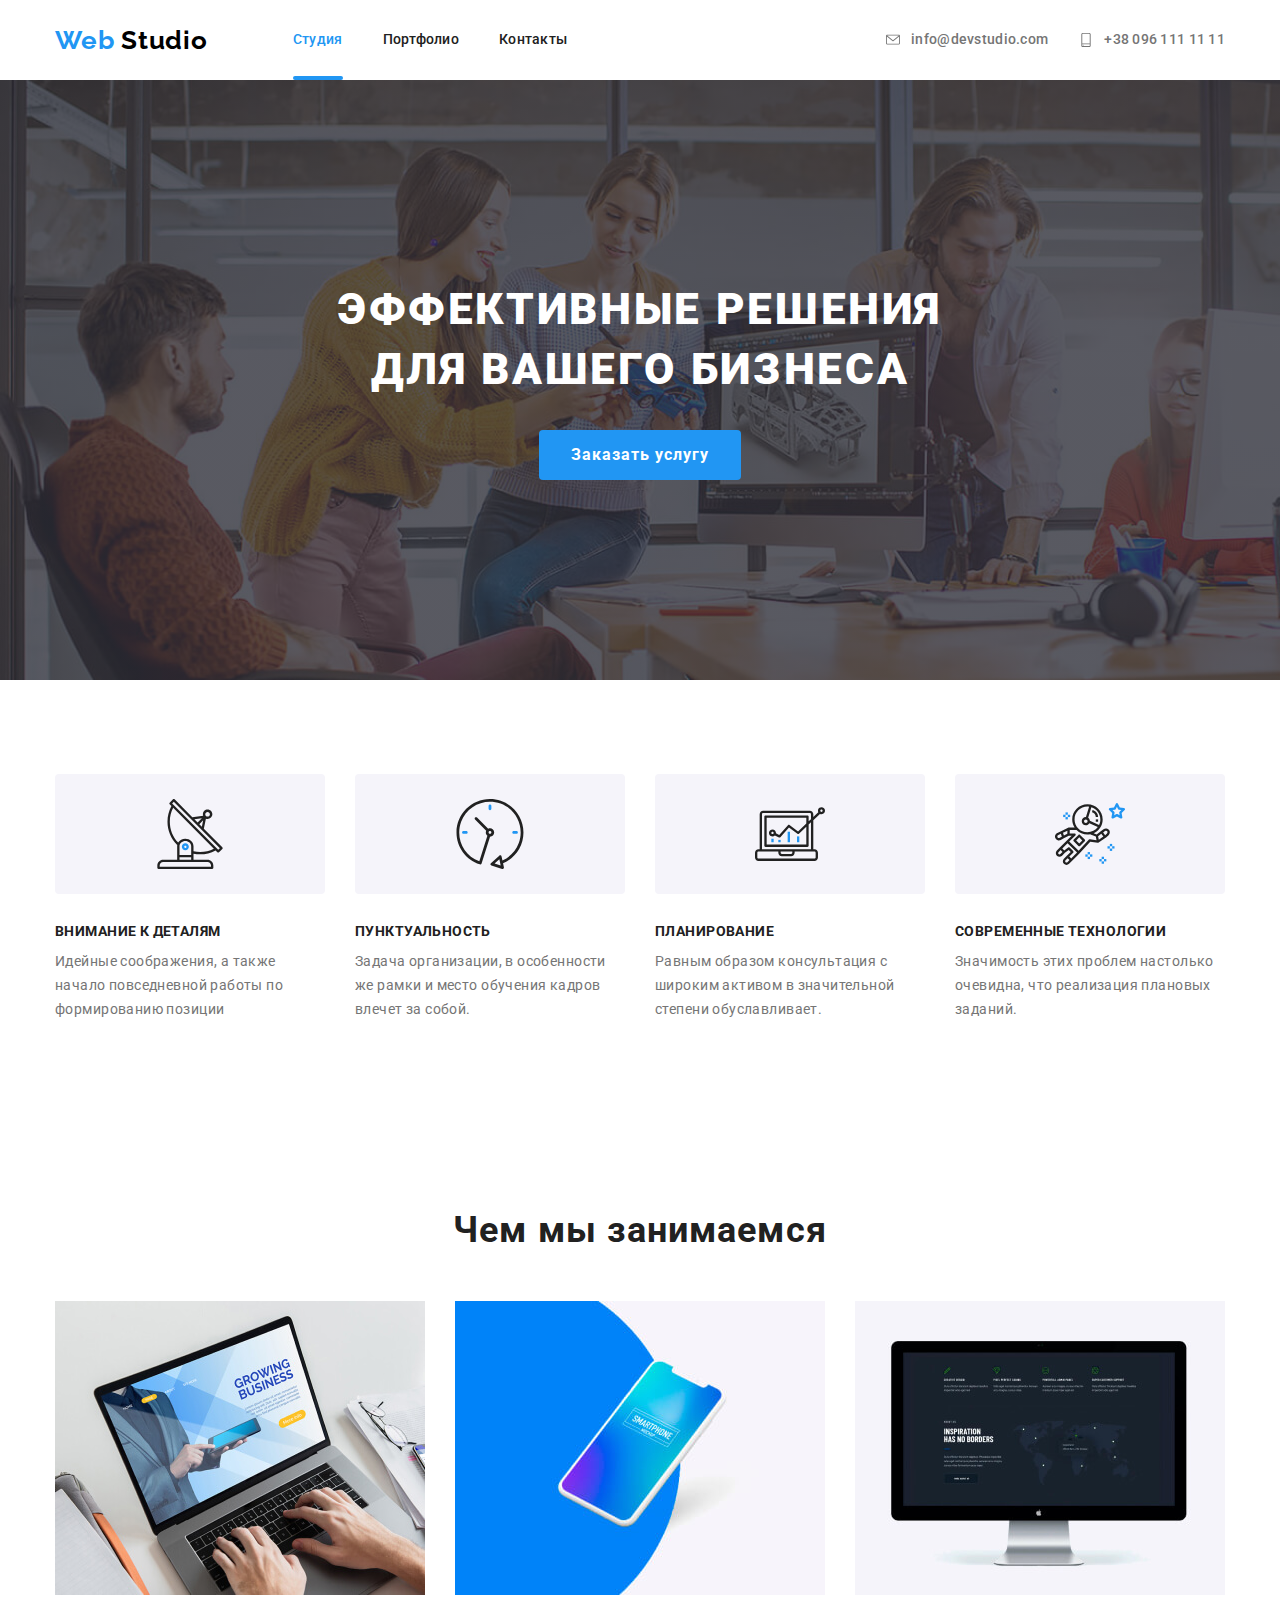
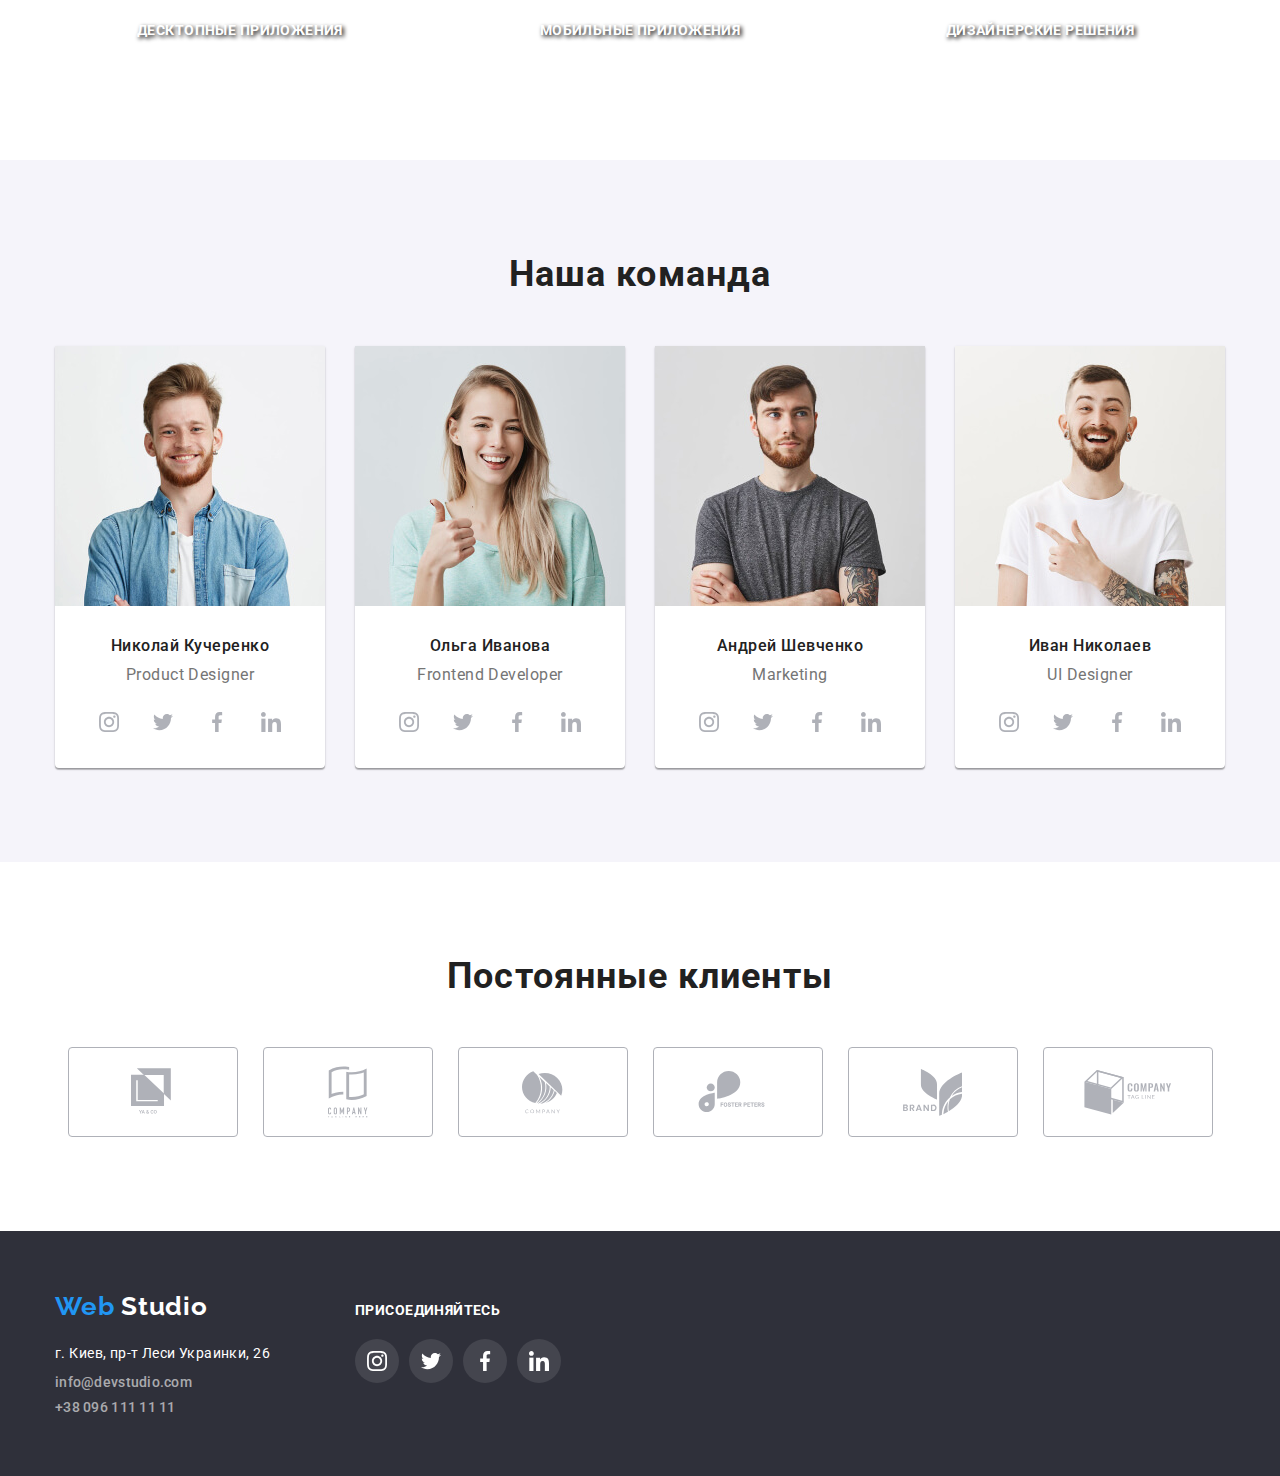
==== index.html @ efc8fe92 "добавляет файлы 4й домашки" ====
<!DOCTYPE html>
<html lang="ru">
  <head>
    <meta charset="UTF-8" />
    <meta name="viewport" content="width=device-width, initial-scale=1.0" />
    <link
      href="https://fonts.googleapis.com/css2?family=Raleway:wght@700&family=Roboto:wght@400;500;700&display=swap"
      rel="stylesheet"
    />
    <link
      rel="stylesheet"
      href="https://cdnjs.cloudflare.com/ajax/libs/modern-normalize/0.7.0/modern-normalize.min.css"
    />
    <link rel="stylesheet" href="./css/styles.css" />
    <title>Document</title>
  </head>

  <body>
    <header class="header">
      <div class="container">
        <nav class="navigation">
          <a class="logo-white" href="./index.html"
            ><span class="logo-blue"> Web </span>Studio</a
          >
          <ul class="nav-list">
            <li class="nav-list-item">
              <a class="nav-list-item-link current" href="./index.html">
                Студия
              </a>
            </li>
            <li class="nav-list-item">
              <a class="nav-list-item-link" href="./portfolio.html">
                Портфолио
              </a>
            </li>
            <li class="nav-list-item">
              <a class="nav-list-item-link" href=""> Контакты </a>
            </li>
          </ul>
        </nav>
        <ul class="contacts-list">
          <li class="contacts-list-item">
            <a class="contacts-list-item-link" href="mailto:info@devstudio.com">
              <svg class="contacts-list-item-icon">
                <use href="./images/svgsprite.svg#icon-envelope"></use>
              </svg>
              info@devstudio.com
            </a>
          </li>
          <li class="contacts-list-item">
            <a class="contacts-list-item-link" href="tel:+380961111111">
              <svg class="contacts-list-item-icon">
                <use href="./images/svgsprite.svg#icon-smartphone"></use>
              </svg>
              +38 096 111 11 11
            </a>
          </li>
        </ul>
      </div>
    </header>
    <main>
      <!--ГЕРОЙ-->
      <section class="hero">
        <div class="hero-content">
          <h1 class="main-header">
            Эффективные решения <br />
            для вашего бизнеса
          </h1>
          <button class="hero-button">Заказать услугу</button>
        </div>
      </section>
      <!--Возможности-->
      <section class="capabillity section">
        <div class="container">
          <ul class="capabillity-list">
            <li class="capabillity-list-item">
              <div class="capabillity-img-wrapper">
                <svg class="capabillity-svg">
                  <use href="./images/svgsprite.svg#icon-antenna"></use>
                </svg>
              </div>
              <h2 class="capabillity-header">Внимание к деталям</h2>
              <p class="capabillity-text">
                Идейные соображения, а также начало повседневной работы по
                формированию позиции
              </p>
            </li>
            <li class="capabillity-list-item">
              <div class="capabillity-img-wrapper">
                <svg class="capabillity-svg">
                  <use href="./images/svgsprite.svg#icon-clock"></use>
                </svg>
              </div>
              <h2 class="capabillity-header">Пунктуальность</h2>
              <p class="capabillity-text">
                Задача организации, в особенности же рамки и место обучения
                кадров влечет за собой.
              </p>
            </li>
            <li class="capabillity-list-item">
              <div class="capabillity-img-wrapper">
                <svg class="capabillity-svg">
                  <use href="./images/svgsprite.svg#icon-diagram"></use>
                </svg>
              </div>
              <h2 class="capabillity-header">Планирование</h2>
              <p class="capabillity-text">
                Равным образом консультация с широким активом в значительной
                степени обуславливает.
              </p>
            </li>
            <li class="capabillity-list-item">
              <div class="capabillity-img-wrapper">
                <svg class="capabillity-svg">
                  <use href="./images/svgsprite.svg#icon-astronaut"></use>
                </svg>
              </div>
              <h2 class="capabillity-header">Современные технологии</h2>
              <p class="capabillity-text">
                Значимость этих проблем настолько очевидна, что реализация
                плановых заданий.
              </p>
            </li>
          </ul>
        </div>
      </section>
      <!--Чем мы занимаемся-->
      <section class="section">
        <div class="container">
          <h2 class="second-header">Чем мы занимаемся</h2>
          <ul class="what-we-do-list">
            <li class="what-we-do-list-item">
              <img
                src="./images/box1.jpg"
                alt="фото лептопа"
                width="370"
                height="294"
              />
              <h3 class="what-we-do-header">Десктопные приложения</h3>
            </li>
            <li class="what-we-do-list-item">
              <img
                src="./images/box2.jpg"
                alt="фото смартфона"
                width="370"
                height="294"
              />
              <h3 class="what-we-do-header">Мобильные приложения</h3>
            </li>
            <li class="what-we-do-list-item">
              <img
                src="./images/box3.jpg"
                alt="фото десктопа"
                width="370"
                height="294"
              />
              <h3 class="what-we-do-header">Дизайнерские решения</h3>
            </li>
          </ul>
        </div>
      </section>
      <!--Наша команда-->
      <section>
        <div class="section-dark section">
          <h2 class="second-header">Наша команда</h2>
          <ul class="our-team-list">
            <li class="our-team-list-item">
              <img
                class="our-team-list-img"
                src="./images/img-1.jpg"
                alt="фото парня"
                width="270"
                height="260"
              />
              <h3 class="our-team-header">Николай Кучеренко</h3>
              <p class="our-team-text">Product Designer</p>
              <ul class="social-media-link-list">
                <li>
                  <a href="instagram" class="social-media-link-list-item"
                    ><svg class="social-media-link-item-svg">
                      <use href="./images/svgsprite.svg#icon-instagram"></use>
                    </svg>
                  </a>
                </li>
                <li>
                  <a href="twitter" class="social-media-link-list-item"
                    ><svg class="social-media-link-item-svg">
                      <use href="./images/svgsprite.svg#icon-twitter"></use>
                    </svg>
                  </a>
                </li>
                <li>
                  <a href="facebook" class="social-media-link-list-item"
                    ><svg class="social-media-link-item-svg">
                      <use href="./images/svgsprite.svg#icon-facebook"></use>
                    </svg>
                  </a>
                </li>
                <li>
                  <a href="linkedin " class="social-media-link-list-item"
                    ><svg class="social-media-link-item-svg">
                      <use href="./images/svgsprite.svg#icon-linkedin"></use>
                    </svg>
                  </a>
                </li>
              </ul>
            </li>
            <li class="our-team-list-item">
              <img
                class="our-team-list-img"
                src="./images/img-2.jpg"
                alt="фото девушки"
                width="270"
                height="260"
              />
              <h3 class="our-team-header">Ольга Иванова</h3>
              <p class="our-team-text">Frontend Developer</p>
              <ul class="social-media-link-list">
                <li>
                  <a href="instagram" class="social-media-link-list-item"
                    ><svg class="social-media-link-item-svg">
                      <use href="./images/svgsprite.svg#icon-instagram"></use>
                    </svg>
                  </a>
                </li>
                <li>
                  <a href="twitter" class="social-media-link-list-item"
                    ><svg class="social-media-link-item-svg">
                      <use href="./images/svgsprite.svg#icon-twitter"></use>
                    </svg>
                  </a>
                </li>
                <li>
                  <a href="facebook" class="social-media-link-list-item"
                    ><svg class="social-media-link-item-svg">
                      <use href="./images/svgsprite.svg#icon-facebook"></use>
                    </svg>
                  </a>
                </li>
                <li>
                  <a href="linkedin " class="social-media-link-list-item"
                    ><svg class="social-media-link-item-svg">
                      <use href="./images/svgsprite.svg#icon-linkedin"></use>
                    </svg>
                  </a>
                </li>
              </ul>
            </li>
            <li class="our-team-list-item">
              <img
                class="our-team-list-img"
                src="./images/img-3.jpg"
                alt="фото парня"
                width="270"
                height="260"
              />
              <h3 class="our-team-header">Андрей Шевченко</h3>
              <p class="our-team-text">Marketing</p>
              <ul class="social-media-link-list">
                <li>
                  <a href="instagram" class="social-media-link-list-item"
                    ><svg class="social-media-link-item-svg">
                      <use href="./images/svgsprite.svg#icon-instagram"></use>
                    </svg>
                  </a>
                </li>
                <li>
                  <a href="twitter" class="social-media-link-list-item"
                    ><svg class="social-media-link-item-svg">
                      <use href="./images/svgsprite.svg#icon-twitter"></use>
                    </svg>
                  </a>
                </li>
                <li>
                  <a href="facebook" class="social-media-link-list-item"
                    ><svg class="social-media-link-item-svg">
                      <use href="./images/svgsprite.svg#icon-facebook"></use>
                    </svg>
                  </a>
                </li>
                <li>
                  <a href="linkedin " class="social-media-link-list-item"
                    ><svg class="social-media-link-item-svg">
                      <use href="./images/svgsprite.svg#icon-linkedin"></use>
                    </svg>
                  </a>
                </li>
              </ul>
            </li>
            <li class="our-team-list-item">
              <img
                class="our-team-list-img"
                src="./images/img-4.jpg"
                alt="фото парня"
                width="270"
                height="260"
              />
              <h3 class="our-team-header">Иван Николаев</h3>
              <p class="our-team-text">UI Designer</p>
              <ul class="social-media-link-list">
                <li>
                  <a href="instagram" class="social-media-link-list-item"
                    ><svg class="social-media-link-item-svg">
                      <use href="./images/svgsprite.svg#icon-instagram"></use>
                    </svg>
                  </a>
                </li>
                <li>
                  <a href="twitter" class="social-media-link-list-item"
                    ><svg class="social-media-link-item-svg">
                      <use href="./images/svgsprite.svg#icon-twitter"></use>
                    </svg>
                  </a>
                </li>
                <li>
                  <a href="facebook" class="social-media-link-list-item"
                    ><svg class="social-media-link-item-svg">
                      <use href="./images/svgsprite.svg#icon-facebook"></use>
                    </svg>
                  </a>
                </li>
                <li>
                  <a href="linkedin " class="social-media-link-list-item"
                    ><svg class="social-media-link-item-svg">
                      <use href="./images/svgsprite.svg#icon-linkedin"></use>
                    </svg>
                  </a>
                </li>
              </ul>
            </li>
          </ul>
        </div>
      </section>
      <!--Клиенты-->
      <section class="section">
        <div class="container">
          <h2 class="second-header">Постоянные клиенты</h2>
          <ul class="clients-list">
            <li>
              <a class="clients-list-item" href="">
                <svg class="clients-list-item-svg" width="44" height="49">
                  <use href="./images/svgsprite.svg#icon-logo1"></use>
                </svg>
              </a>
            </li>
            <li>
              <a class="clients-list-item" href="">
                <svg class="clients-list-item-svg" width="40" height="52">
                  <use href="./images/svgsprite.svg#icon-logo2"></use>
                </svg>
              </a>
            </li>
            <li>
              <a class="clients-list-item" href="">
                <svg class="clients-list-item-svg" width="41" height="43">
                  <use href="./images/svgsprite.svg#icon-logo3"></use>
                </svg>
              </a>
            </li>
            <li>
              <a class="clients-list-item" href="">
                <svg class="clients-list-item-svg" width="80" height="42">
                  <use href="./images/svgsprite.svg#icon-logo4"></use>
                </svg>
              </a>
            </li>
            <li>
              <a class="clients-list-item" href="">
                <svg class="clients-list-item-svg" width="59" height="47">
                  <use href="./images/svgsprite.svg#icon-logo5"></use>
                </svg>
              </a>
            </li>
            <li>
              <a class="clients-list-item" href="">
                <svg class="clients-list-item-svg" width="88" height="45">
                  <use href="./images/svgsprite.svg#icon-logo6"></use>
                </svg>
              </a>
            </li>
          </ul>
        </div>
      </section>
    </main>
    <!--Футер-->
    <footer class="footer">
      <div class="container">
        <div class="adress-container">
          <a class="logo-black" href="./index.html"
            ><span class="logo-blue">Web </span>Studio</a
          >
          <address>
            <span class="adress-text">г. Киев, пр-т Леси Украинки, 26</span>
            <ul class="adress-list">
              <li class="footer-contacts-list-item">
                <a
                  class="contacts-list-footer-item-link"
                  href="mailto:info@devstudio.com"
                  >info@devstudio.com</a
                >
              </li>
              <li class="footer-contacts-list-item">
                <a
                  class="contacts-list-footer-item-link"
                  href="tel:+380961111111"
                  >+38 096 111 11 11</a
                >
              </li>
            </ul>
          </address>
        </div>
        <div class="footer-social-link-container">
          <p class="social-links-footer">Присоединяйтесь</p>
          <ul class="social-links-footer-list social-media-link-list">
            <li>
              <a
                class="social-links-footer-item social-media-link-list-item"
                href="instagram"
                ><svg class="social-media-link-item-svg">
                  <use href="./images/svgsprite.svg#icon-instagram"></use>
                </svg>
              </a>
            </li>
            <li>
              <a
                class="social-links-footer-item social-media-link-list-item"
                href="twitter"
                ><svg class="social-media-link-item-svg">
                  <use href="./images/svgsprite.svg#icon-twitter"></use>
                </svg>
              </a>
            </li>
            <li>
              <a
                class="social-links-footer-item social-media-link-list-item"
                href="facebook"
                ><svg class="social-media-link-item-svg">
                  <use href="./images/svgsprite.svg#icon-facebook"></use>
                </svg>
              </a>
            </li>
            <li>
              <a
                class="social-links-footer-item social-media-link-list-item"
                href="linkedin"
                ><svg class="social-media-link-item-svg">
                  <use href="./images/svgsprite.svg#icon-linkedin"></use>
                </svg>
              </a>
            </li>
          </ul>
        </div>
      </div>
    </footer>
  </body>
</html>
---- css/styles.css ----
:root {
  --hover-text-color: #2196f3;
  --primary-text-color: #212121;
  --second-text-color: #757575;
}
html {
  box-sizing: border-box;
}

*,
*::before,
*::after {
  box-sizing: inherit;
  margin: 0;
  padding: 0;
}
a {
  text-decoration: none;
  display: block;
}
a :visited {
  text-decoration: none;
}
ul {
  list-style-type: none;
  margin: 0;
}
body {
  font-family: Roboto, sans-serif;
}
/* ХЕДЕР */
.header {
  /* padding-top: 25px;
  padding-bottom: 25px; */
}
img {
  display: block;
  max-width: 100%;
  height: auto;
}
.section {
  padding-top: 94px;
  padding-bottom: 94px;
}
.container {
  width: 1200px;
  height: auto;
  padding-left: 15px;
  padding-right: 15px;
  margin-left: auto;
  margin-right: auto;
  align-items: center;
}

.header .container {
  display: flex;
}
.navigation {
  display: flex;
  align-items: center;
}

.logo-white {
  font-family: Raleway;
  font-style: normal;
  font-weight: bold;
  font-size: 26px;
  line-height: 1.19;
  letter-spacing: 0.03em;
  color: #000000;
  margin-right: 85px;
}
.logo-blue {
  color: var(--hover-text-color);
}
.nav-list {
  display: flex;
  padding-left: 0;
  margin-top: 0;
  margin-bottom: 0;
}
.nav-list-item:not(:last-child) {
  margin-right: 40px;
}

.nav-list-item-link {
  position: relative;
  display: flex;
  padding-top: 32px;
  padding-bottom: 32px;

  font-style: normal;
  font-weight: 500;
  font-size: 14px;
  line-height: 1.14;
  letter-spacing: 0.02em;
  color: var(--primary-text-color);
}
.nav-list-item-link:hover {
  color: var(--hover-text-color);
}
.nav-list-item-link:focus {
  color: var(--hover-text-color);
}
.nav-list-item-link.current {
  color: #2196f3;
}
.nav-list-item-link.current::after {
  position: absolute;
  bottom: 0;
  content: "";

  display: block;
  width: 100%;
  height: 4px;
  background-color: #2196f3;

  border-radius: 2px;
}

.contacts-list {
  display: flex;
  margin-left: auto;
}
.contacts-list-item:not(:last-child) {
  margin-right: 30px;
}
.nav-list-item:hover {
  color: var(--hover-text-color);
}

.nav-list-item:focus {
  color: var(--hover-text-color);
}

.contacts-list-item-link {
  display: flex;
  padding-top: 32px;
  padding-bottom: 32px;
  align-items: center;

  font-family: Roboto;
  font-weight: 500;
  font-style: normal;
  line-height: 1.14;
  font-size: 14px;
  color: #757575;
  letter-spacing: 0.02em;
}

.contacts-list-item-icon {
  width: 16px;
  height: 14px;
  margin-right: 10px;
  fill: #757575;
}
.contacts-list-item-link:hover .contacts-list-item-icon,
.contacts-list-item-link:focus .contacts-list-item-icon {
  fill: var(--hover-text-color);
}
.contacts-list-item-link:hover {
  color: var(--hover-text-color);
}
.contacts-list-item-link:focus {
  color: var(--hover-text-color);
}
/* ГЕРОЙ */
.hero {
  display: flex;
  max-width: 1600px;
  height: 600px;
  justify-content: center;
  align-items: center;
  background-image: linear-gradient(
      rgba(47, 48, 58, 0.8),
      rgba(47, 48, 58, 0.8)
    ),
    url("../images/herobg.jpg");
  background-size: cover;
  margin-right: auto;
  margin-left: auto;
}

.hero-content {
  max-width: 100%;
  height: 100%;
}
.main-header {
  font-style: normal;
  font-weight: 900;
  font-size: 44px;
  line-height: 1.36;
  text-align: center;
  letter-spacing: 0.06em;
  text-transform: uppercase;
  color: #ffffff;
  padding-top: 200px;
  margin-bottom: 30px;
}

.hero-button {
  font-family: inherit;
  font-style: normal;
  font-weight: bold;
  font-size: 16px;
  line-height: 1.9;
  letter-spacing: 0.06em;
  background-color: var(--hover-text-color);
  color: #ffffff;

  border: none;
  border-radius: 4px;
  display: block;
  align-items: center;
  text-align: center;
  margin-left: auto;
  margin-right: auto;
  padding-top: 10px;
  padding-right: 32px;
  padding-bottom: 10px;
  padding-left: 32px;
}
.hero-button:hover {
  background-color: #f5f4fa;
  color: var(--hover-text-color);
}
.hero-button:focus {
  background-color: #f5f4fa;
  color: var(--hover-text-color);
}
/* Возможности */

.capabillity-header {
  font-style: normal;
  font-weight: bold;
  font-size: 14px;
  line-height: 1.14;
  letter-spacing: 0.03em;
  text-transform: uppercase;
  color: var(--primary-text-color);
  margin-top: 0px;
  margin-bottom: 10px;
}
.capabillity-text {
  font-style: normal;
  font-weight: normal;
  font-size: 14px;
  line-height: 1.71;
  letter-spacing: 0.03em;
  color: var(--second-text-color);
}
.capabillity-list {
  display: flex;
  padding-left: 0;
  margin-top: 0;
  margin-bottom: 0;
}
.capabillity-list-item {
  max-width: 270px;
}
.capabillity-list-item:not(:last-child) {
  margin-right: 30px;
}
.capabillity-img-wrapper {
  display: flex;
  width: 100%;
  height: 120px;
  background-color: #f5f4fa;
  align-items: center;
  justify-content: center;
  border-radius: 4px;
  margin-bottom: 30px;
}
.capabillity-svg {
  width: 70px;
  height: 70px;
}

/* Чем мы занимаемся */
.second-header {
  font-style: normal;
  font-weight: bold;
  font-size: 36px;
  line-height: 1.16;
  text-align: center;
  letter-spacing: 0.03em;
  color: var(--primary-text-color);
  margin-top: 0px;
  margin-bottom: 50px;
}
.what-we-do-header {
  font-style: normal;
  font-weight: bold;
  font-size: 14px;
  line-height: 1.17;
  letter-spacing: 0.03em;
  text-transform: uppercase;
  color: #ffffff;
  text-shadow: 2px 2px 4px #000000;
  text-align: center;
  margin-top: 27px;
  margin-bottom: 27px;
  /*добавил тень для читабельности*/
}
.what-we-do-list {
  display: flex;
}
.what-we-do-list-item {
  width: 370px;
}
.what-we-do-list-item:not(:last-child) {
  margin-right: 30px;
}

/* НАША КОМАНДА */
.section-dark {
  background-color: #f5f4fa;
}
.our-team-list {
  display: flex;
  justify-content: center;
}
.our-team-list-item {
  background-color: white;
  border-radius: 0px 0px 4px 4px;
  box-shadow: 0px 2px 1px rgba(0, 0, 0, 0.2), 0px 1px 1px rgba(0, 0, 0, 0.14),
    0px 1px 3px rgba(0, 0, 0, 0.12);
  width: 270px;
  height: auto;
}
.our-team-list-item:not(:last-child) {
  margin-right: 30px;
}
.our-team-list-img {
  margin-bottom: 30px;
}
.our-team-header {
  font-style: normal;
  font-weight: 500;
  font-size: 16px;
  line-height: 1.19;
  letter-spacing: 0.03em;
  color: var(--primary-text-color);
  margin-top: 0px;
}
.our-team-header {
  margin-bottom: 10px;
  margin-left: auto;
  margin-right: auto;
  text-align: center;
}
.our-team-text {
  font-style: normal;
  font-weight: normal;
  text-align: center;
  font-size: 16px;
  line-height: 1.19;
  letter-spacing: 0.03em;
  color: var(--second-text-color);
  margin-top: 0;
  margin-bottom: 16px;
}

.social-media-link-list {
  display: flex;
  justify-content: space-between;
  max-width: 206px;
  margin-right: auto;
  margin-left: auto;
  margin-top: 16px;
  margin-bottom: 24px;
}

.social-media-link-list-item {
  display: flex;
  align-items: center;
  justify-content: center;
  width: 44px;
  height: 44px;
  border-radius: 50%;
}
.social-media-link-list-item:not(:last-child) {
  margin-right: 10px;
}
.social-media-link-list-item:hover,
.social-media-link-list-item:focus {
  background-color: var(--hover-text-color);
}
.social-media-link-item-svg {
  width: 20px;
  height: 20px;
  fill: #afb1b8;
}
.social-media-link-list-item:hover .social-media-link-item-svg {
  fill: #ffffff;
}
.social-media-link-list-item:focus .social-media-link-item-svg {
  fill: #ffffff;
}

/* КЛИЕНТЫ */

.clients-list {
  display: flex;
  justify-content: space-around;
}

.clients-list-item {
  display: flex;
  justify-content: center;
  align-items: center;
  border: 1px solid #afb1b8;
  border-radius: 4px;
  width: 170px;
  height: 90px;
}
.clients-list-item-svg {
  fill: #afb1b8;
}
.clients-list-item:focus {
  border: 1px solid var(--hover-text-color);
  border-radius: 4px;
}
.clients-list-item:hover {
  border: 1px solid var(--hover-text-color);
  border-radius: 4px;
}
.clients-list-item:hover .clients-list-item-svg {
  fill: var(--hover-text-color);
}

/* ФУТЕР */
.footer {
  background-color: #2f303a;
}
.footer .container {
  display: flex;
  padding-top: 60px;
  padding-bottom: 60px;
  align-items: baseline;
}
.logo-black {
  font-family: Raleway;
  font-style: normal;
  font-weight: bold;
  font-size: 26px;
  line-height: 1.19;
  letter-spacing: 0.03em;
  color: #ffffff;
  margin-bottom: 20px;
}
.adress-text {
  display: block;
  font-family: Roboto;
  font-style: normal;
  font-weight: normal;
  font-size: 14px;
  line-height: 1.71;
  letter-spacing: 0.03em;
  color: #ffffff;
  margin-bottom: 9px;
}
.adress-container {
  margin-right: 69px;
  width: 231px;
}
.footer-social-link-container {
  width: 206px;
  text-align: start;
}
.footer-contacts-list-item:not(:last-child) {
  margin-bottom: 9px;
}
.contacts-list-footer-item-link {
  font-family: Roboto;
  font-weight: 500;
  font-style: normal;
  line-height: 1.14;
  font-size: 14px;
  color: rgba(255, 255, 255, 0.6);
  letter-spacing: 0.02em;
}

.social-links-footer {
  font-style: normal;
  font-weight: bold;
  font-size: 14px;
  line-height: 1.14;
  letter-spacing: 0.03em;
  text-transform: uppercase;
  color: #ffffff;
  margin-bottom: 20px;
}

.social-links-footer-list li {
  background-color: rgba(255, 255, 255, 0.1);
  border-radius: 50%;
}
.social-links-footer-item .social-media-link-item-svg {
  fill: #ffffff;
}
.social-links-footer-item:hover {
  color: var(--hover-text-color);
}
.social-links-footer-item:focus {
  color: var(--hover-text-color);
}

/* ПОРТФОЛИО */

.portfolio-button-list {
  display: flex;
  align-items: center;
  justify-content: center;
  margin-bottom: 50px;
}

.portfolio-button {
  padding-top: 6px;
  padding-right: 22px;
  padding-bottom: 6px;
  padding-left: 22px;
  background-color: #f5f4fa;
  border: none;
  border-radius: 4px;

  font-style: normal;
  font-weight: 500;
  font-size: 16px;
  line-height: 1.62;
  text-align: center;
  letter-spacing: 0.03em;
}
.portfolio-button-list-item:not(:last-child) {
  margin-right: 8px;
}
.portfolio-button:hover {
  background-color: var(--hover-text-color);
  color: #ffffff;
  box-shadow: 0px 2px 2px rgba(0, 0, 0, 0.12), 0px 1px 2px rgba(0, 0, 0, 0.08),
    0px 3px 1px rgba(0, 0, 0, 0.1);
}
.portfolio-button:focus {
  background-color: var(--hover-text-color);
  color: #ffffff;
  box-shadow: 0px 2px 2px rgba(0, 0, 0, 0.12), 0px 1px 2px rgba(0, 0, 0, 0.08),
    0px 3px 1px rgba(0, 0, 0, 0.1);
}

/* ГАЛЕРЕЯ */
.portfolio-list {
  display: flex;
  flex-wrap: wrap;
}
.portfolio-list-item {
  width: calc((100% - 60px) / 3);
  margin-right: 30px;
  margin-bottom: 30px;
}
.portfolio-list-item:nth-child(3n) {
  margin-right: 0;
}
.portfolio-list-item:nth-last-child(-n + 3) {
  margin-bottom: 0;
}
.portfolio-list-item:hover a,
.portfolio-list-item:focus a {
  box-shadow: 1px 4px 6px rgba(0, 0, 0, 0.16), 0px 4px 4px rgba(0, 0, 0, 0.06),
    0px 1px 1px rgba(0, 0, 0, 0.12);
}

.card-content {
  padding-top: 20px;
  padding-left: 24px;
  padding-bottom: 20px;
  padding-right: 24px;
  border: 1px solid #eeeeee;
}
.portfolio-item-header {
  font-style: normal;
  font-weight: bold;
  font-size: 18px;
  line-height: 2;
  letter-spacing: 0.06em;
  color: var(--primary-text-color);
}
.portfolio-item-type {
  font-style: normal;
  font-weight: normal;
  font-size: 16px;
  line-height: 1.87;
  letter-spacing: 0.03em;
  color: var(--second-text-color);
}
.portfolio-item-description {
  font-style: normal;
  font-weight: normal;
  font-size: 18px;
  line-height: 1.56;
  letter-spacing: 0.03em;
  color: #ffffff;
}
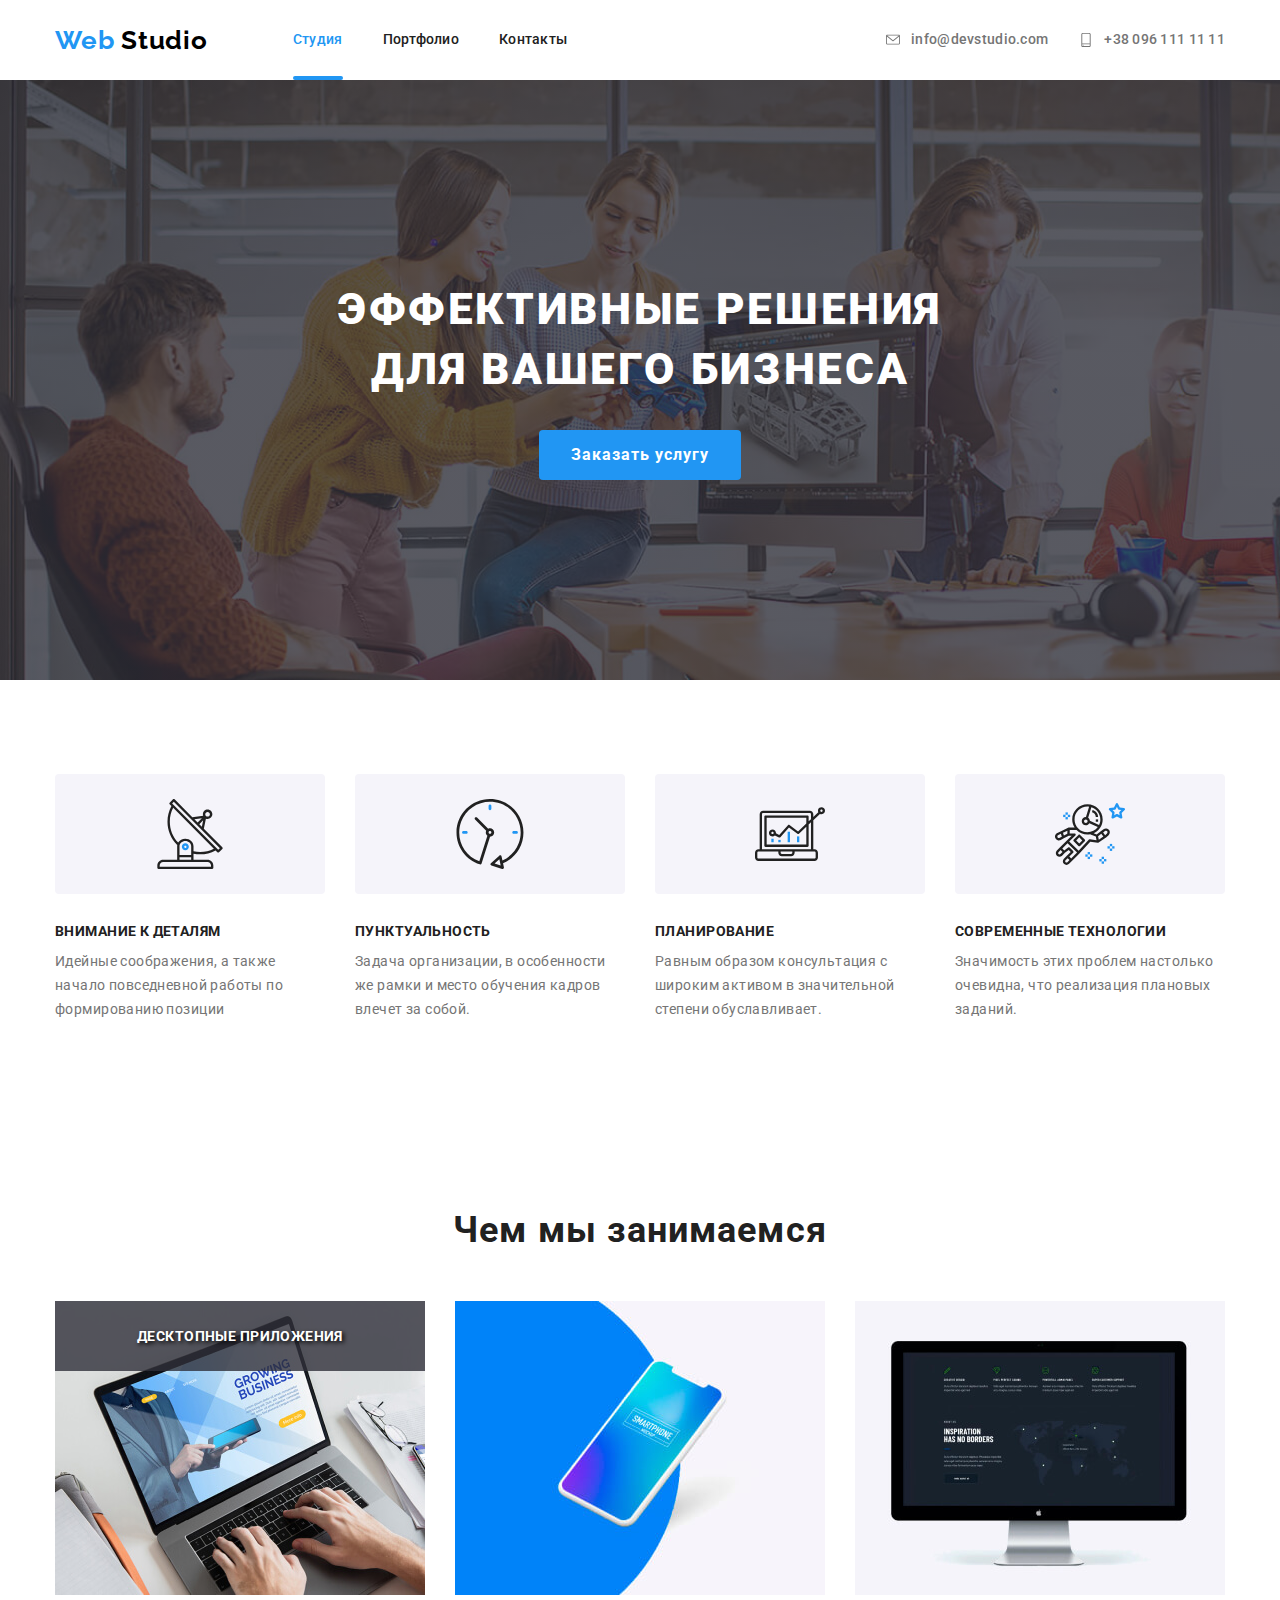
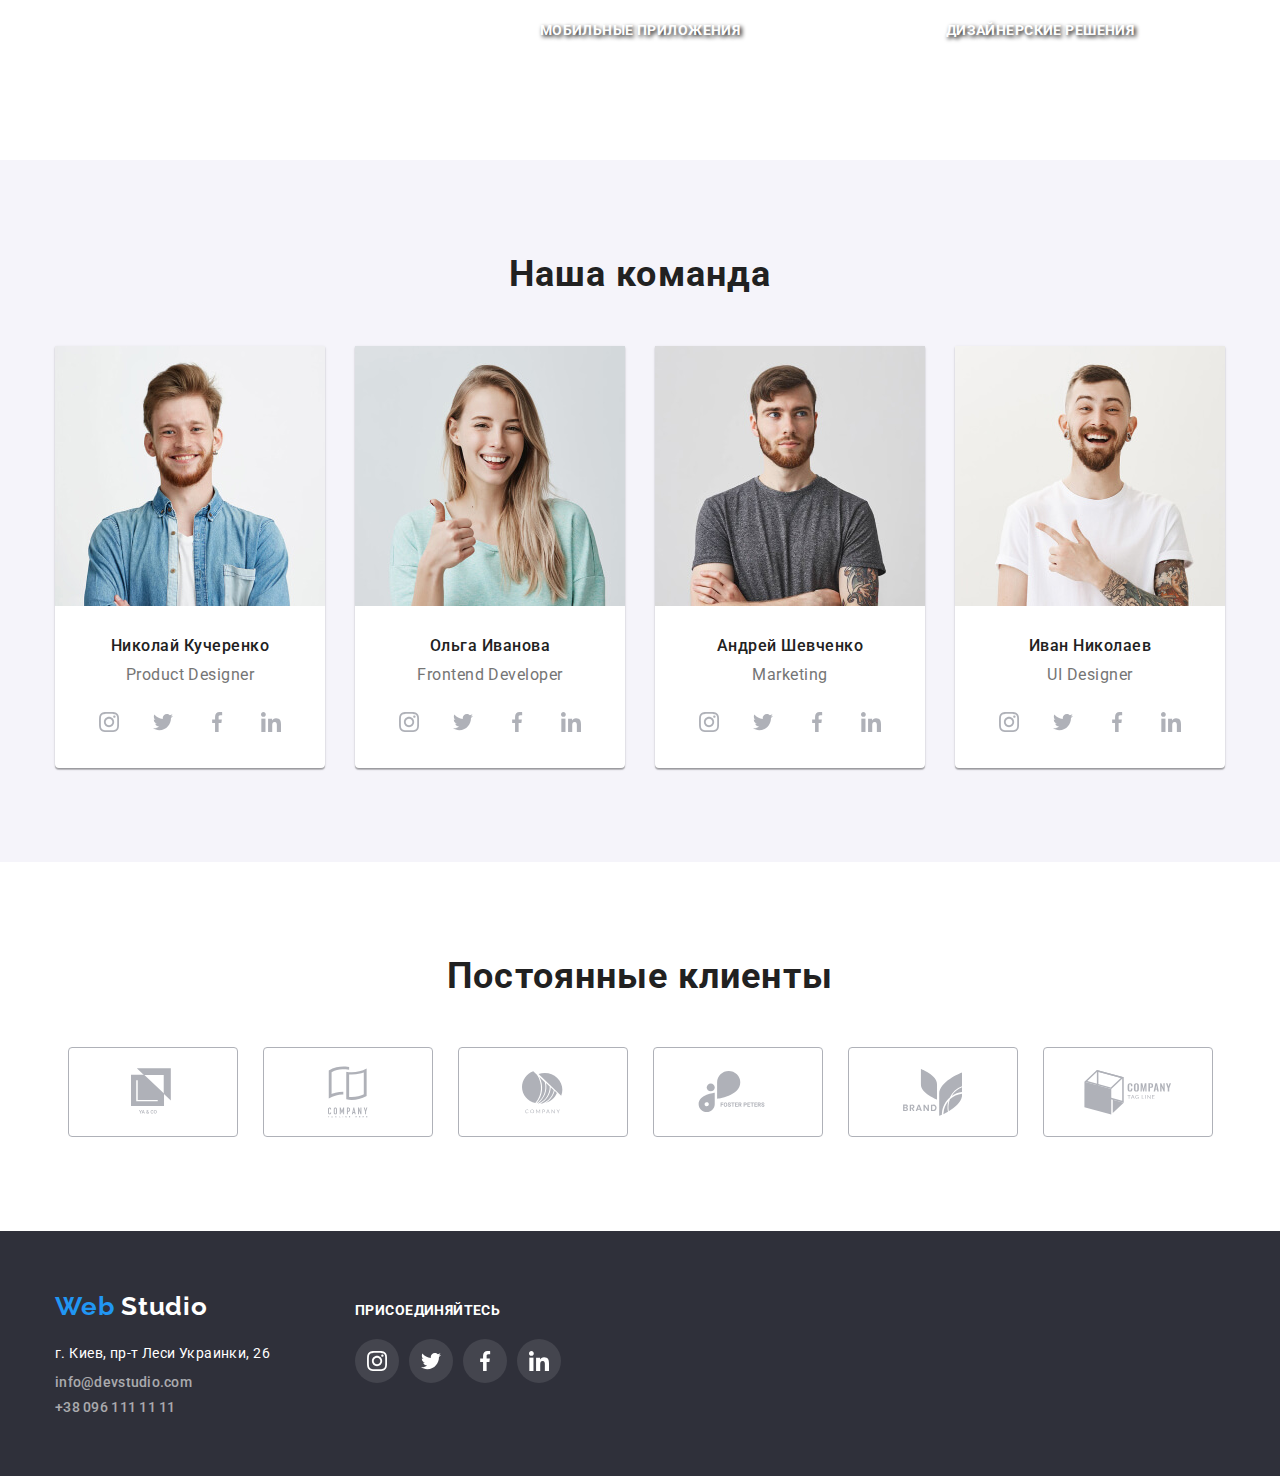
==== commit d43fe16f: "вопрос" ====
--- a/index.html
+++ b/index.html
@@ -136,7 +136,9 @@
                 width="370"
                 height="294"
               />
-              <h3 class="what-we-do-header">Десктопные приложения</h3>
+              <div class="what-we-do-wrapper">
+                <h3 class="what-we-do-header">Десктопные приложения</h3>
+              </div>
             </li>
             <li class="what-we-do-list-item">
               <img
--- a/css/styles.css
+++ b/css/styles.css
@@ -95,6 +95,7 @@
   line-height: 1.14;
   letter-spacing: 0.02em;
   color: var(--primary-text-color);
+  transition: color 250ms cubic-bezier(0.4, 0, 0.2, 1);
 }
 .nav-list-item-link:hover {
   color: var(--hover-text-color);
@@ -146,6 +147,7 @@
   font-size: 14px;
   color: #757575;
   letter-spacing: 0.02em;
+  transition: color 250ms cubic-bezier(0.4, 0, 0.2, 1);
 }
 
 .contacts-list-item-icon {
@@ -153,6 +155,7 @@
   height: 14px;
   margin-right: 10px;
   fill: #757575;
+  transition: fill 250ms cubic-bezier(0.4, 0, 0.2, 1);
 }
 .contacts-list-item-link:hover .contacts-list-item-icon,
 .contacts-list-item-link:focus .contacts-list-item-icon {
@@ -219,6 +222,9 @@
   padding-right: 32px;
   padding-bottom: 10px;
   padding-left: 32px;
+
+  transition: color 250ms cubic-bezier(0.4, 0, 0.2, 1);
+  transition: background-color 250ms cubic-bezier(0.4, 0, 0.2, 1);
 }
 .hero-button:hover {
   background-color: #f5f4fa;
@@ -249,6 +255,7 @@
   letter-spacing: 0.03em;
   color: var(--second-text-color);
 }
+
 .capabillity-list {
   display: flex;
   padding-left: 0;
@@ -298,15 +305,27 @@
   color: #ffffff;
   text-shadow: 2px 2px 4px #000000;
   text-align: center;
-  margin-top: 27px;
-  margin-bottom: 27px;
+  padding-top: 27px;
+  padding-bottom: 27px;
   /*добавил тень для читабельности*/
 }
+
+.what-we-do-wrapper {
+  position: absolute;
+  top: 0;
+
+  width: 370px;
+  height: 70px;
+  background-color: rgba(47, 48, 58, 0.8);
+}
 .what-we-do-list {
   display: flex;
 }
 .what-we-do-list-item {
+  position: relative;
+
   width: 370px;
+  height: auto;
 }
 .what-we-do-list-item:not(:last-child) {
   margin-right: 30px;
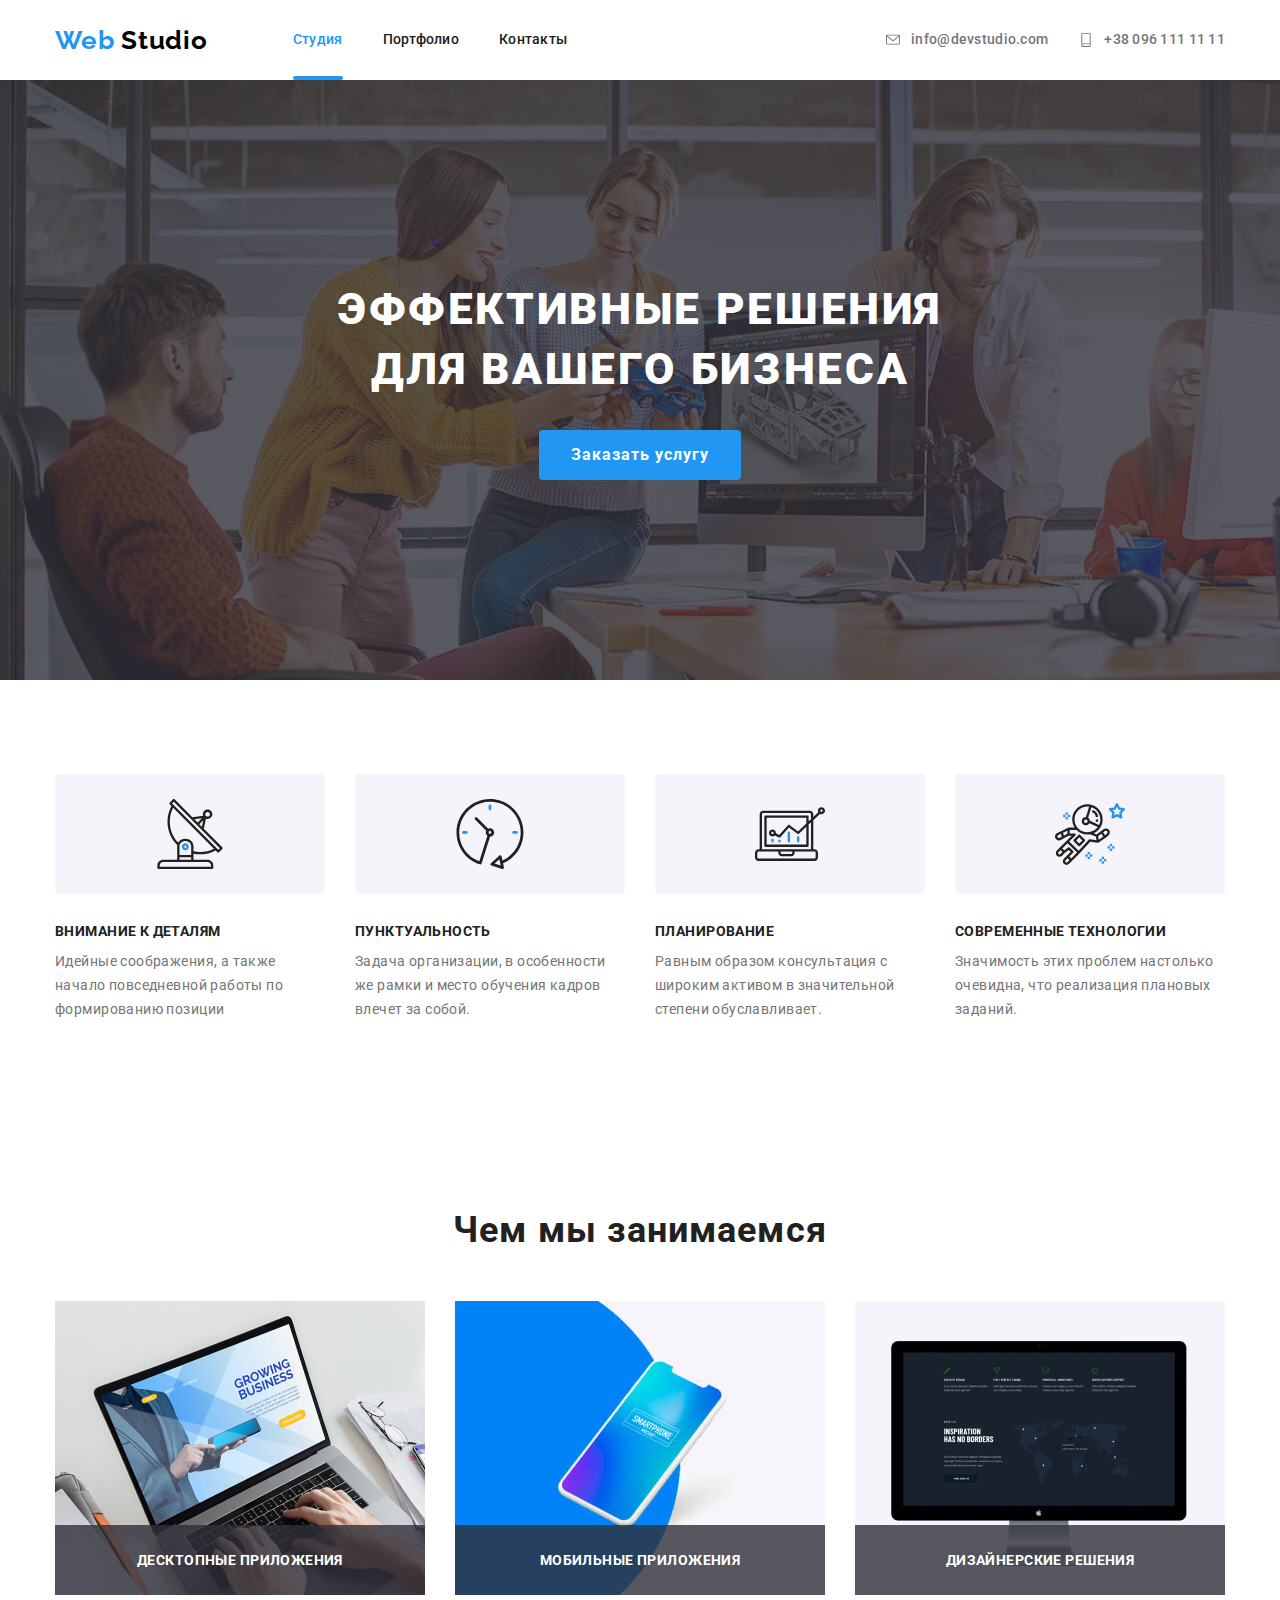
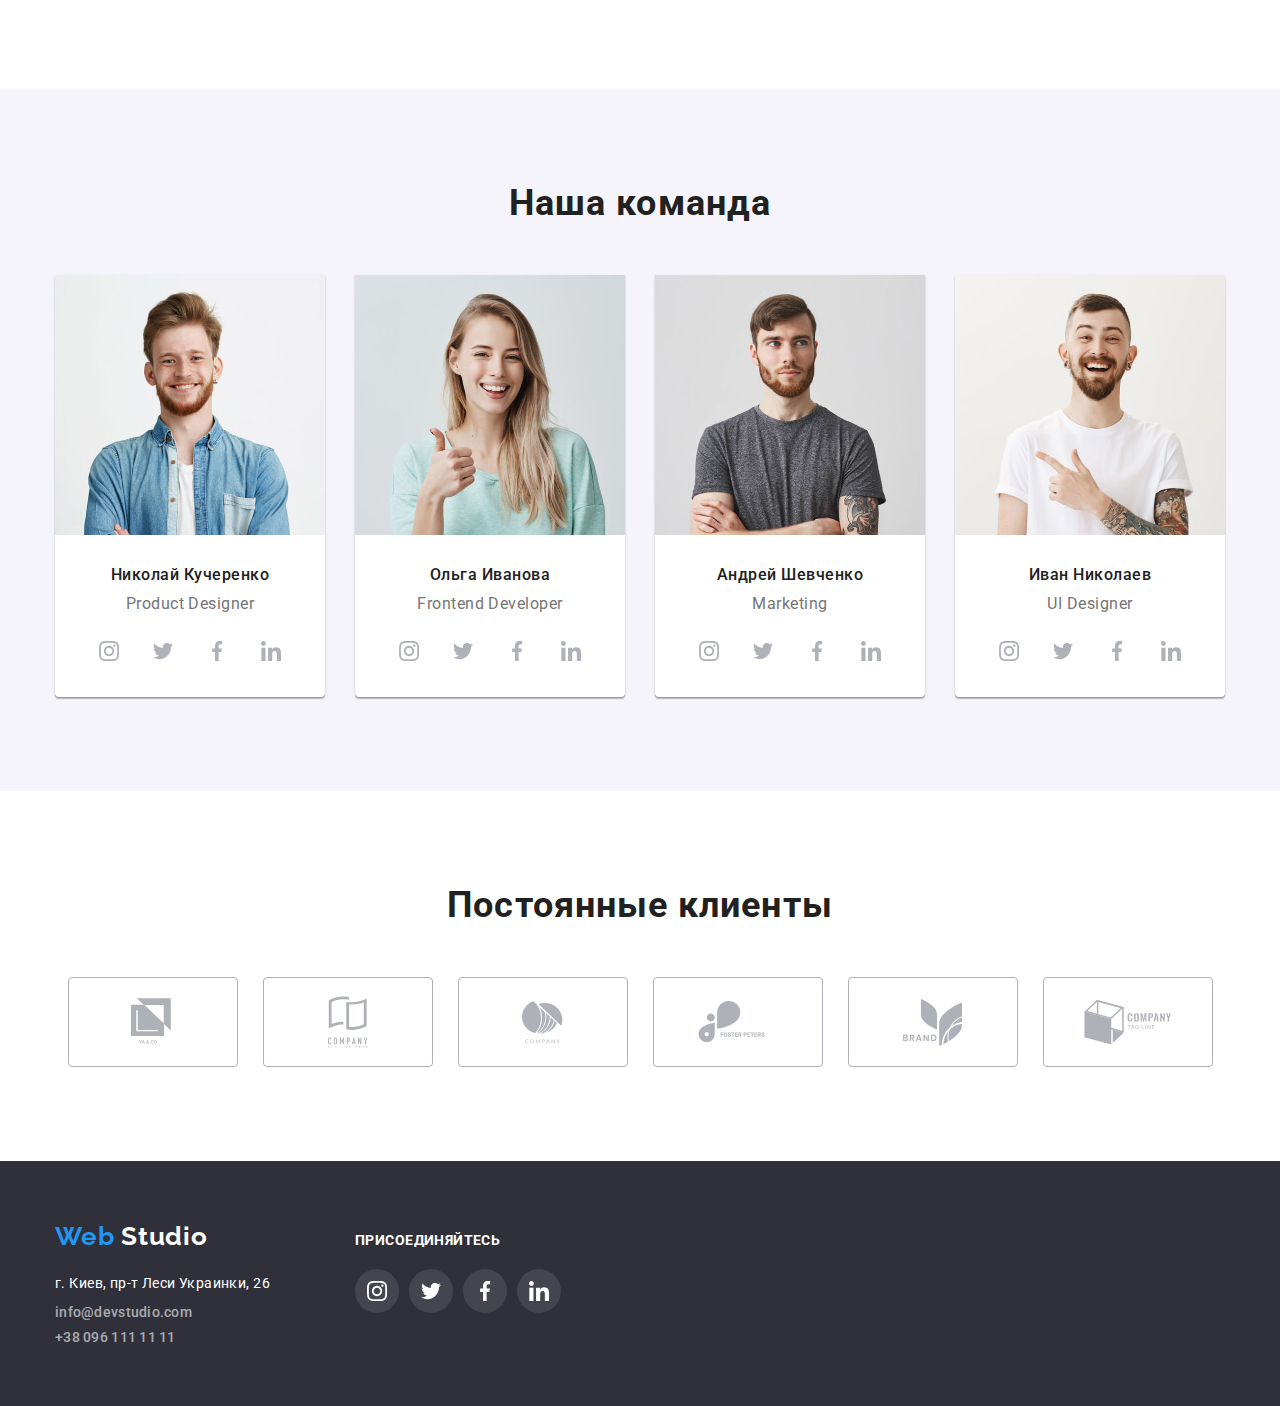
==== commit 423c99f9: "добавляет транзишн на иконки в индексе и портфолио" ====
--- a/index.html
+++ b/index.html
@@ -136,9 +136,8 @@
                 width="370"
                 height="294"
               />
-              <div class="what-we-do-wrapper">
-                <h3 class="what-we-do-header">Десктопные приложения</h3>
-              </div>
+
+              <h3 class="what-we-do-header">Десктопные приложения</h3>
             </li>
             <li class="what-we-do-list-item">
               <img
--- a/css/styles.css
+++ b/css/styles.css
@@ -296,6 +296,13 @@
   margin-bottom: 50px;
 }
 .what-we-do-header {
+  position: absolute;
+  bottom: 0;
+
+  width: 370px;
+  height: 70px;
+  background-color: rgba(47, 48, 58, 0.8);
+
   font-style: normal;
   font-weight: bold;
   font-size: 14px;
@@ -303,7 +310,7 @@
   letter-spacing: 0.03em;
   text-transform: uppercase;
   color: #ffffff;
-  text-shadow: 2px 2px 4px #000000;
+
   text-align: center;
   padding-top: 27px;
   padding-bottom: 27px;
@@ -311,12 +318,7 @@
 }
 
 .what-we-do-wrapper {
-  position: absolute;
   top: 0;
-
-  width: 370px;
-  height: 70px;
-  background-color: rgba(47, 48, 58, 0.8);
 }
 .what-we-do-list {
   display: flex;
@@ -397,6 +399,7 @@
   width: 44px;
   height: 44px;
   border-radius: 50%;
+  transition: background-color 250ms cubic-bezier(0.4, 0, 0.2, 1);
 }
 .social-media-link-list-item:not(:last-child) {
   margin-right: 10px;
@@ -409,6 +412,7 @@
   width: 20px;
   height: 20px;
   fill: #afb1b8;
+  transition: fill 250ms cubic-bezier(0.4, 0, 0.2, 1);
 }
 .social-media-link-list-item:hover .social-media-link-item-svg {
   fill: #ffffff;
@@ -432,9 +436,11 @@
   border-radius: 4px;
   width: 170px;
   height: 90px;
+  transition: border 250ms cubic-bezier(0.4, 0, 0.2, 1);
 }
 .clients-list-item-svg {
   fill: #afb1b8;
+  transition: fill 250ms cubic-bezier(0.4, 0, 0.2, 1);
 }
 .clients-list-item:focus {
   border: 1px solid var(--hover-text-color);
@@ -549,6 +555,9 @@
   line-height: 1.62;
   text-align: center;
   letter-spacing: 0.03em;
+  transition: background-color 250ms cubic-bezier(0.4, 0, 0.2, 1),
+    color 250ms cubic-bezier(0.4, 0, 0.2, 1),
+    box-shadow 250ms cubic-bezier(0.4, 0, 0.2, 1);
 }
 .portfolio-button-list-item:not(:last-child) {
   margin-right: 8px;
